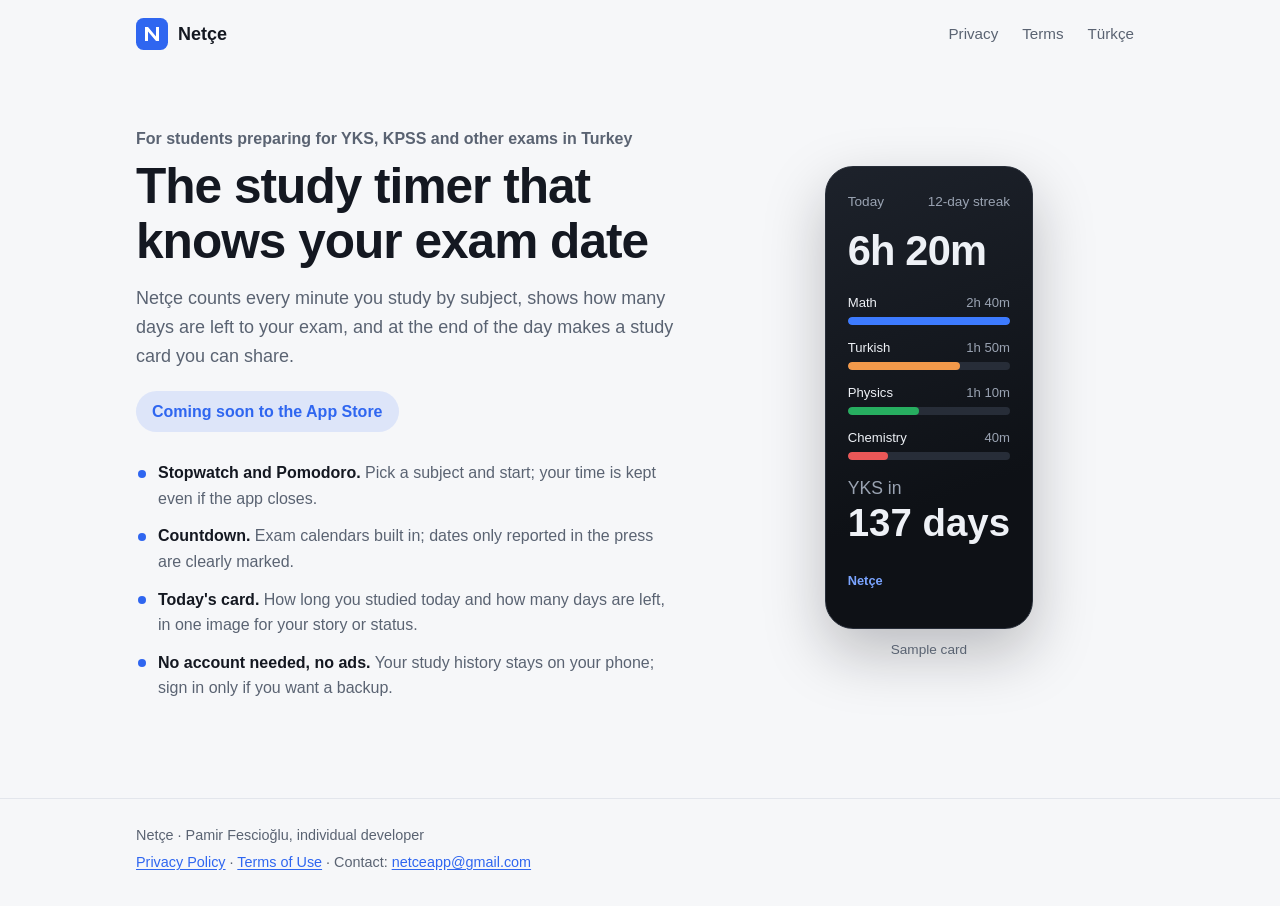
==== en/index.html @ b4a1b7e3 "Netçe privacy policy, terms and landing page Co-Authored-By: Claude Opus 5.5 <noreply@anthropic.com>" ====
<!doctype html>
<html lang="en">
<head>
<meta charset="utf-8">
<meta name="viewport" content="width=device-width, initial-scale=1">
<meta name="color-scheme" content="light dark">
<meta name="theme-color" media="(prefers-color-scheme: light)" content="#F6F7F9">
<meta name="theme-color" media="(prefers-color-scheme: dark)" content="#0E1116">
<meta name="description" content="Netçe: the study timer that knows your exam date. Stopwatch, Pomodoro, countdown and a shareable study card. No account needed, no ads.">
<title>Netçe · The study timer that knows your exam date</title>
<link rel="icon" href="data:image/svg+xml,%3Csvg xmlns='http://www.w3.org/2000/svg' viewBox='0 0 64 64'%3E%3Crect width='64' height='64' rx='15' fill='%232F66F0'/%3E%3Cpath d='M18 46V18h6l16 19V18h6v28h-6L24 27v19z' fill='%23fff'/%3E%3C/svg%3E">
<link rel="stylesheet" href="../style.css">
<link rel="alternate" hreflang="tr" href="../index.html">
<link rel="alternate" hreflang="en" href="index.html">
</head>
<body>
<a class="skip" href="#main">Skip to content</a>
<header class="site-header"><div class="bar">
<a class="brand" href="index.html"><svg class="mark" viewBox="0 0 64 64" aria-hidden="true"><rect width="64" height="64" rx="15"/><path d="M18 46V18h6l16 19V18h6v28h-6L24 27v19z" fill="#fff"/></svg><span>Netçe</span></a>
<nav aria-label="Site">
<a href="privacy.html">Privacy</a>
<a href="terms.html">Terms</a>
<a href="../index.html" hreflang="tr" lang="tr">Türkçe</a>
</nav>
</div></header>
<main id="main" class="landing">
<section class="hero">
<div class="hero-text">
<p class="eyebrow">For students preparing for YKS, KPSS and other exams in Turkey</p>
<h1>The study timer that knows your exam date</h1>
<p class="lead">Netçe counts every minute you study by subject, shows how many days are left to your exam, and at the end of the day makes a study card you can share.</p>
<p><span class="badge">Coming soon to the App Store</span></p>
<ul class="points">
<li><strong>Stopwatch and Pomodoro.</strong> Pick a subject and start; your time is kept even if the app closes.</li>
<li><strong>Countdown.</strong> Exam calendars built in; dates only reported in the press are clearly marked.</li>
<li><strong>Today&#x27;s card.</strong> How long you studied today and how many days are left, in one image for your story or status.</li>
<li><strong>No account needed, no ads.</strong> Your study history stays on your phone; sign in only if you want a backup.</li>
</ul>
</div>
<figure class="demo">
<div class="card" role="img" aria-label="Sample card: 6 hours 20 minutes today, 12-day streak, 137 days to YKS">
<div class="card-head"><span>Today</span><span>12-day streak</span></div>
<p class="card-total">6h 20m</p>
<ul class="card-bars">
<li><span>Math</span><span>2h 40m</span><span class="track"><i style="width:100%;background:#3D7BFF"></i></span></li>
<li><span>Turkish</span><span>1h 50m</span><span class="track"><i style="width:69%;background:#F2994A"></i></span></li>
<li><span>Physics</span><span>1h 10m</span><span class="track"><i style="width:44%;background:#27AE60"></i></span></li>
<li><span>Chemistry</span><span>40m</span><span class="track"><i style="width:25%;background:#EB5757"></i></span></li>
</ul>
<p class="card-count">YKS in <b>137 days</b></p>
<p class="card-brand">Netçe</p>
</div>
<figcaption>Sample card</figcaption>
</figure>
</section>
</main>
<footer class="site-footer"><div class="bar">
<p>Netçe · Pamir Fescioğlu, individual developer</p>
<p><a href="privacy.html">Privacy Policy</a> · <a href="terms.html">Terms of Use</a> · Contact: <a href="mailto:netceapp@gmail.com">netceapp@gmail.com</a></p>
</div></footer>
</body>
</html>
---- style.css ----
/* Netçe site. Colors are the app's palette (src/theme/colors.ts). */

:root {
  color-scheme: light dark;
  --bg: #F6F7F9;
  --surface: #FFFFFF;
  --surface-2: #F0F2F5;
  --border: #E3E6EC;
  --primary: #2F66F0;
  --primary-glow: rgba(47, 102, 240, 0.12);
  --link: #2F66F0;
  --text: #141821;
  --text-2: #5A6372;
  --text-3: #9AA2AF;
}

@media (prefers-color-scheme: dark) {
  :root {
    --bg: #0E1116;
    --surface: #161A21;
    --surface-2: #1D222B;
    --border: #272D38;
    --primary: #3D7BFF;
    --primary-glow: rgba(61, 123, 255, 0.22);
    --link: #7AA4FF;
    --text: #EEF1F6;
    --text-2: #9AA3B2;
    --text-3: #5F6878;
  }
}

*, *::before, *::after { box-sizing: border-box; }

html { -webkit-text-size-adjust: 100%; text-size-adjust: 100%; }

body {
  margin: 0;
  background: var(--bg);
  color: var(--text);
  font: 16px/1.6 -apple-system, BlinkMacSystemFont, "Segoe UI", Roboto, "Helvetica Neue", Arial, sans-serif;
  min-height: 100vh;
  display: flex;
  flex-direction: column;
}

a { color: var(--link); text-underline-offset: 0.15em; }
a:focus-visible { outline: 2px solid var(--primary); outline-offset: 2px; border-radius: 4px; }

.skip {
  position: absolute;
  left: 16px;
  top: -48px;
  padding: 8px 12px;
  background: var(--surface);
  border: 1px solid var(--border);
  border-radius: 8px;
}
.skip:focus { top: 8px; }

.bar {
  max-width: 1040px;
  margin: 0 auto;
  padding: 0 16px;
}

/* Header */

.site-header .bar {
  display: flex;
  flex-wrap: wrap;
  align-items: center;
  justify-content: space-between;
  gap: 8px 16px;
  padding-top: 16px;
  padding-bottom: 16px;
}

.brand {
  display: inline-flex;
  align-items: center;
  gap: 10px;
  color: var(--text);
  font-weight: 700;
  font-size: 1.125rem;
  text-decoration: none;
}
.mark { width: 32px; height: 32px; flex: none; }
.mark rect { fill: var(--primary); }

.site-header nav { display: flex; flex-wrap: wrap; gap: 4px; }
.site-header nav a {
  color: var(--text-2);
  text-decoration: none;
  padding: 6px 10px;
  border-radius: 8px;
  font-size: 0.95rem;
}
.site-header nav a:hover { color: var(--text); background: var(--surface-2); }
.site-header nav a[aria-current="page"] { color: var(--text); background: var(--primary-glow); }

main { flex: 1; width: 100%; }

/* Legal pages */

.doc {
  max-width: 760px;
  margin: 0 auto;
  padding: 8px 16px 48px;
}
.doc h1 {
  font-size: clamp(1.6rem, 5vw, 2.2rem);
  line-height: 1.2;
  margin: 16px 0 8px;
  letter-spacing: -0.01em;
}
.doc h2 {
  font-size: 1.25rem;
  line-height: 1.3;
  margin: 2.2em 0 0.6em;
  scroll-margin-top: 16px;
}
.doc h3 {
  font-size: 1.05rem;
  margin: 1.6em 0 0.4em;
  scroll-margin-top: 16px;
}
.doc p, .doc li { overflow-wrap: anywhere; }
.doc ul { padding-left: 1.3em; }
.doc li { margin: 0.35em 0; }
.doc ul.letters { list-style: none; padding-left: 0; }
.doc .meta { color: var(--text-2); margin-top: 0; }

.toc {
  background: var(--surface);
  border: 1px solid var(--border);
  border-radius: 12px;
  padding: 4px 16px;
  margin: 24px 0;
}
.toc summary { cursor: pointer; padding: 8px 0; font-weight: 600; }
.toc ol { margin: 0 0 12px; padding-left: 1.4em; }
.toc li { margin: 0.2em 0; }

.table-wrap {
  overflow-x: auto;
  border: 1px solid var(--border);
  border-radius: 12px;
  background: var(--surface);
  margin: 1em 0;
}
table { border-collapse: collapse; width: 100%; font-size: 0.95rem; }
th, td {
  text-align: left;
  vertical-align: top;
  padding: 10px 12px;
  border-bottom: 1px solid var(--border);
}
th { background: var(--surface-2); font-weight: 600; }
tr:last-child td { border-bottom: 0; }

/* Narrow screens: each row becomes a block, each cell labelled with its column. */
@media (max-width: 600px) {
  table, tbody, tr, td { display: block; }
  thead {
    position: absolute;
    width: 1px;
    height: 1px;
    overflow: hidden;
    clip: rect(0 0 0 0);
    white-space: nowrap;
  }
  tr { padding: 6px 0; border-bottom: 1px solid var(--border); }
  tr:last-child { border-bottom: 0; }
  td { border-bottom: 0; padding: 4px 14px; }
  td::before {
    content: attr(data-label);
    display: block;
    font-size: 0.8rem;
    font-weight: 600;
    color: var(--text-2);
  }
}

/* Footer */

.site-footer { border-top: 1px solid var(--border); color: var(--text-2); font-size: 0.9rem; }
.site-footer .bar { padding-top: 20px; padding-bottom: 28px; }
.site-footer p { margin: 0.3em 0; }

/* Landing */

.landing .hero {
  max-width: 1040px;
  margin: 0 auto;
  padding: 24px 16px 48px;
  display: grid;
  gap: 40px;
  align-items: center;
}
@media (min-width: 820px) {
  .landing .hero {
    grid-template-columns: 1.25fr 1fr;
    min-height: calc(100vh - 170px);
    padding-top: 8px;
  }
}

.eyebrow { color: var(--text-2); font-weight: 600; margin: 0 0 8px; }
.hero h1 {
  font-size: clamp(2rem, 6vw, 3.1rem);
  line-height: 1.1;
  letter-spacing: -0.02em;
  margin: 0 0 16px;
}
.lead { font-size: 1.125rem; color: var(--text-2); margin: 0 0 20px; max-width: 34em; }

.badge {
  display: inline-block;
  padding: 8px 16px;
  border-radius: 999px;
  background: var(--primary-glow);
  color: var(--link);
  font-weight: 600;
}

.points { list-style: none; padding: 0; margin: 28px 0 0; display: grid; gap: 12px; }
.points li { position: relative; padding-left: 22px; color: var(--text-2); }
.points li::before {
  content: "";
  position: absolute;
  left: 2px;
  top: 0.6em;
  width: 8px;
  height: 8px;
  border-radius: 50%;
  background: var(--primary);
}
.points strong { color: var(--text); }

/* The sample card always uses the app's dark card theme, as the default card does. */
.demo { margin: 0; justify-self: center; text-align: center; }
.card {
  width: min(280px, 100%);
  aspect-ratio: 9 / 16;
  margin: 0 auto;
  padding: 24px 22px;
  border-radius: 28px;
  background: linear-gradient(160deg, #1D222B 0%, #0E1116 70%);
  border: 1px solid #272D38;
  color: #EEF1F6;
  text-align: left;
  display: flex;
  flex-direction: column;
  gap: 14px;
  box-shadow: 0 24px 60px rgba(14, 17, 22, 0.25);
}
.card-head { display: flex; justify-content: space-between; font-size: 0.85rem; color: #9AA3B2; }
.card-total { font-size: 2.6rem; font-weight: 800; line-height: 1; margin: 4px 0 6px; letter-spacing: -0.02em; }
.card-bars { list-style: none; margin: 0; padding: 0; display: grid; gap: 12px; font-size: 0.82rem; }
.card-bars li { display: grid; grid-template-columns: 1fr auto; gap: 4px 8px; }
.track { grid-column: 1 / -1; height: 8px; border-radius: 4px; background: #272D38; overflow: hidden; }
.track i { display: block; height: 100%; border-radius: 4px; }
.card-bars span:nth-child(2) { color: #9AA3B2; }
.card-count { margin: auto 0 0; font-size: 1.1rem; color: #9AA3B2; }
.card-count b { display: block; font-size: 2.4rem; line-height: 1.1; color: #EEF1F6; }
.card-brand { font-size: 0.8rem; font-weight: 700; color: #7AA4FF; }
.demo figcaption { color: var(--text-2); font-size: 0.85rem; margin-top: 10px; }
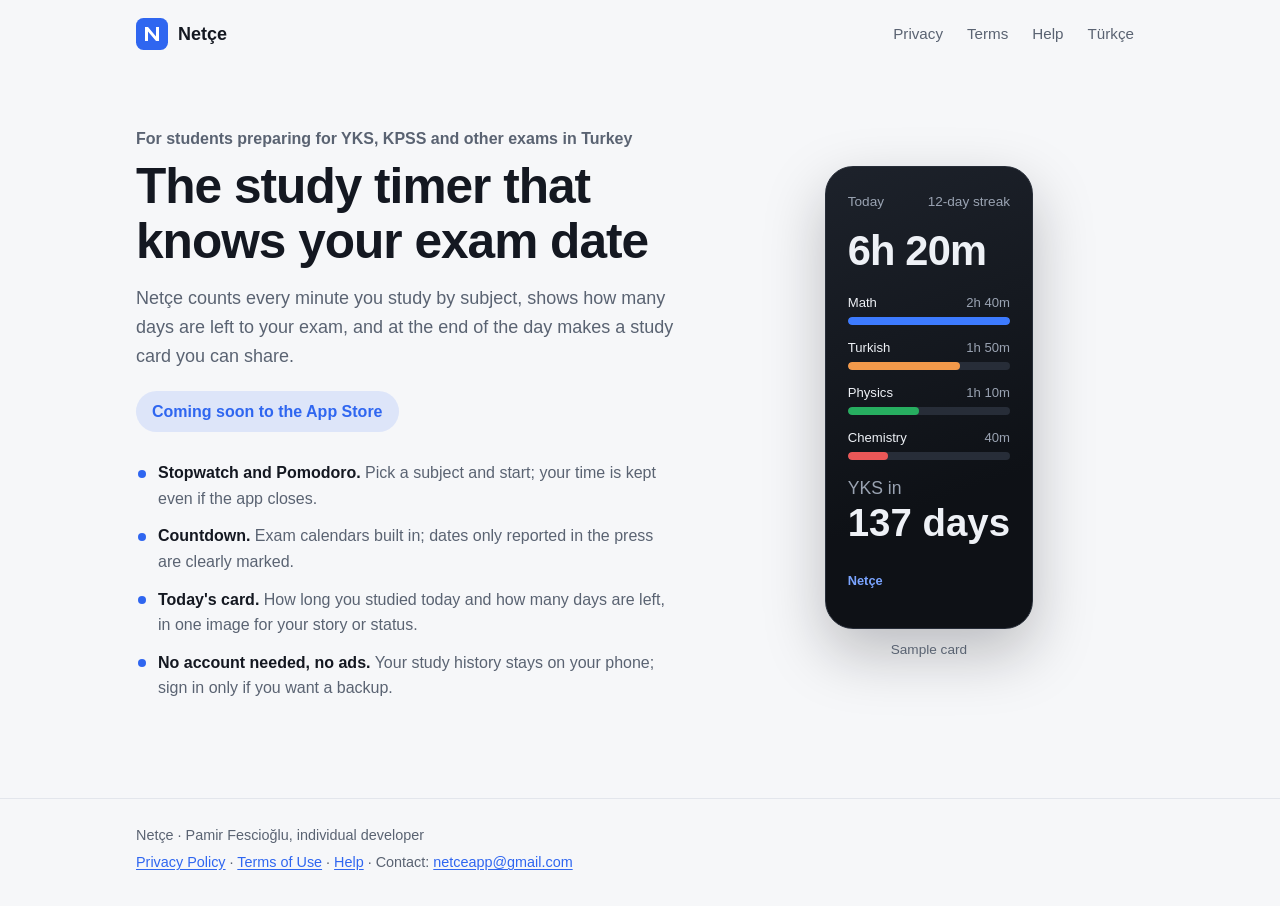
==== commit 942de4f5: "Add the help page Co-Authored-By: Claude Opus 5.5 <noreply@anthropic.com>" ====
--- a/en/index.html
+++ b/en/index.html
@@ -20,6 +20,7 @@
 <nav aria-label="Site">
 <a href="privacy.html">Privacy</a>
 <a href="terms.html">Terms</a>
+<a href="support.html">Help</a>
 <a href="../index.html" hreflang="tr" lang="tr">Türkçe</a>
 </nav>
 </div></header>
@@ -56,7 +57,7 @@
 </main>
 <footer class="site-footer"><div class="bar">
 <p>Netçe · Pamir Fescioğlu, individual developer</p>
-<p><a href="privacy.html">Privacy Policy</a> · <a href="terms.html">Terms of Use</a> · Contact: <a href="mailto:netceapp@gmail.com">netceapp@gmail.com</a></p>
+<p><a href="privacy.html">Privacy Policy</a> · <a href="terms.html">Terms of Use</a> · <a href="support.html">Help</a> · Contact: <a href="mailto:netceapp@gmail.com">netceapp@gmail.com</a></p>
 </div></footer>
 </body>
 </html>
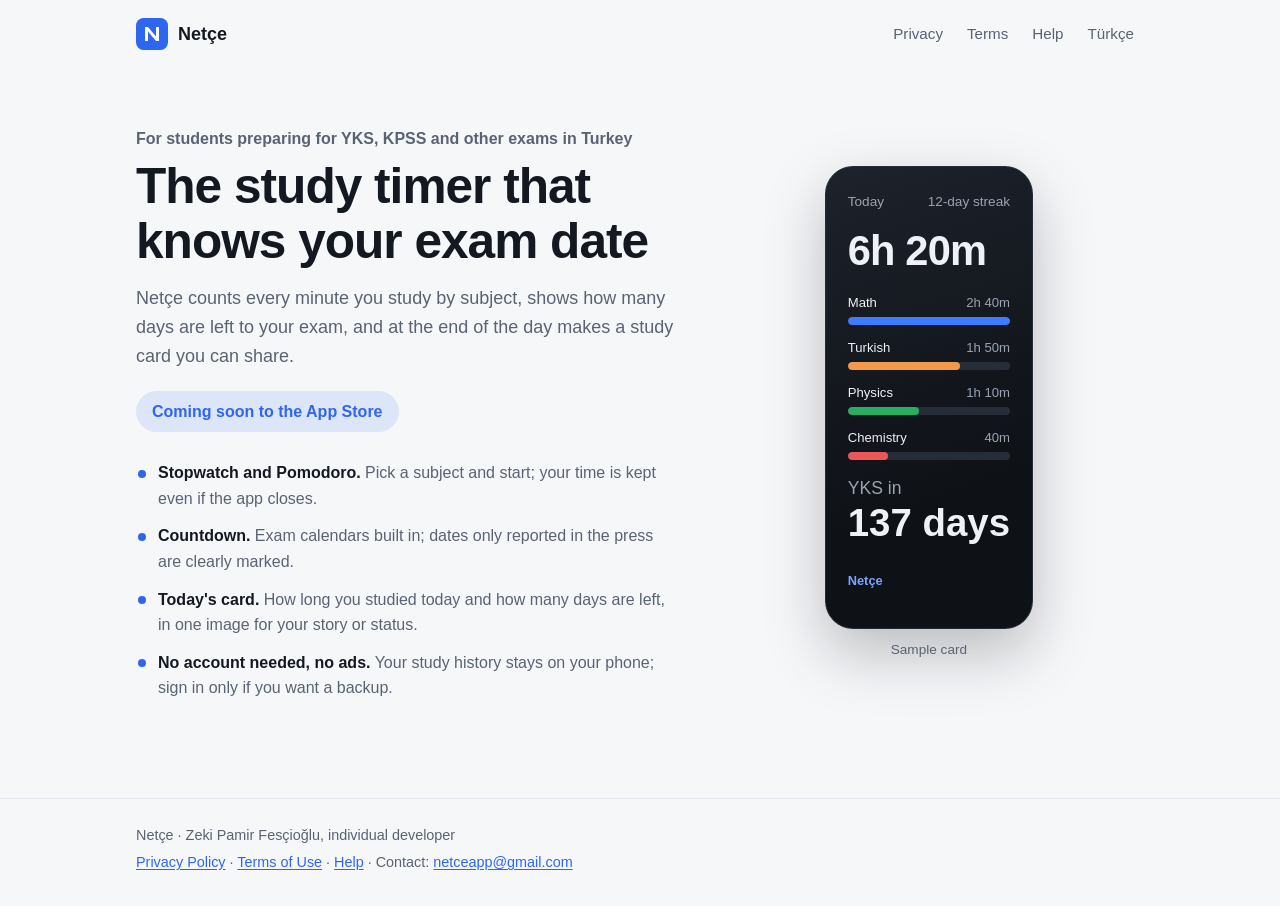
==== commit c148001a: "Developer's full legal name Co-Authored-By: Claude Opus 5.5 <noreply@anthropic.com>" ====
--- a/en/index.html
+++ b/en/index.html
@@ -56,7 +56,7 @@
 </section>
 </main>
 <footer class="site-footer"><div class="bar">
-<p>Netçe · Pamir Fescioğlu, individual developer</p>
+<p>Netçe · Zeki Pamir Fesçioğlu, individual developer</p>
 <p><a href="privacy.html">Privacy Policy</a> · <a href="terms.html">Terms of Use</a> · <a href="support.html">Help</a> · Contact: <a href="mailto:netceapp@gmail.com">netceapp@gmail.com</a></p>
 </div></footer>
 </body>
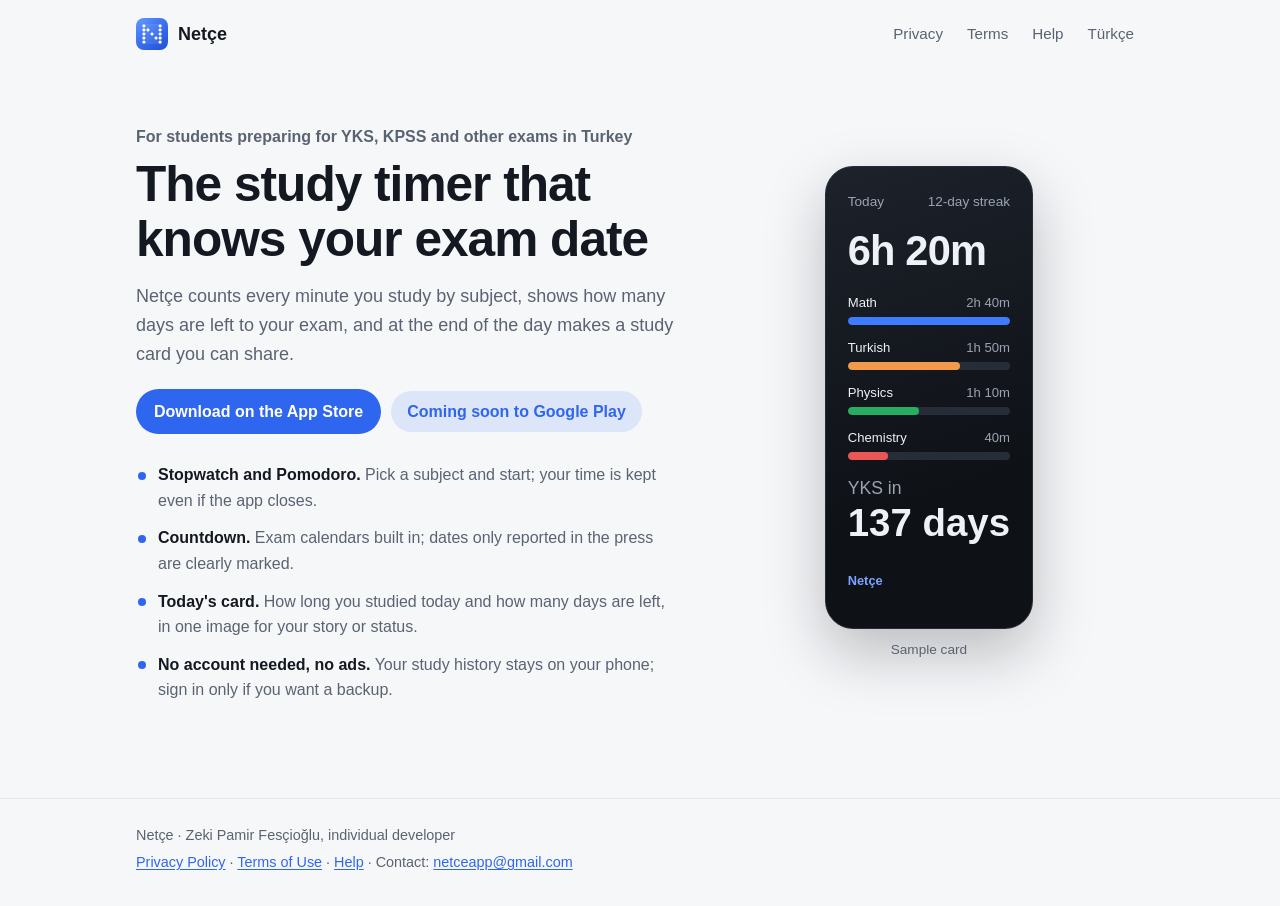
==== commit bce21ecb: "Netçe is on the App Store Co-Authored-By: Claude Opus 5.5 <noreply@anthropic.com>" ====
--- a/en/index.html
+++ b/en/index.html
@@ -4,11 +4,13 @@
 <meta charset="utf-8">
 <meta name="viewport" content="width=device-width, initial-scale=1">
 <meta name="color-scheme" content="light dark">
+<meta name="apple-itunes-app" content="app-id=6834457137">
 <meta name="theme-color" media="(prefers-color-scheme: light)" content="#F6F7F9">
 <meta name="theme-color" media="(prefers-color-scheme: dark)" content="#0E1116">
 <meta name="description" content="Netçe: the study timer that knows your exam date. Stopwatch, Pomodoro, countdown and a shareable study card. No account needed, no ads.">
 <title>Netçe · The study timer that knows your exam date</title>
-<link rel="icon" href="data:image/svg+xml,%3Csvg xmlns='http://www.w3.org/2000/svg' viewBox='0 0 64 64'%3E%3Crect width='64' height='64' rx='15' fill='%232F66F0'/%3E%3Cpath d='M18 46V18h6l16 19V18h6v28h-6L24 27v19z' fill='%23fff'/%3E%3C/svg%3E">
+<link rel="icon" href="../icon.png">
+<link rel="apple-touch-icon" href="../apple-touch-icon.png">
 <link rel="stylesheet" href="../style.css">
 <link rel="alternate" hreflang="tr" href="../index.html">
 <link rel="alternate" hreflang="en" href="index.html">
@@ -16,7 +18,7 @@
 <body>
 <a class="skip" href="#main">Skip to content</a>
 <header class="site-header"><div class="bar">
-<a class="brand" href="index.html"><svg class="mark" viewBox="0 0 64 64" aria-hidden="true"><rect width="64" height="64" rx="15"/><path d="M18 46V18h6l16 19V18h6v28h-6L24 27v19z" fill="#fff"/></svg><span>Netçe</span></a>
+<a class="brand" href="index.html"><img class="mark" src="../icon.png" alt="" width="32" height="32"><span>Netçe</span></a>
 <nav aria-label="Site">
 <a href="privacy.html">Privacy</a>
 <a href="terms.html">Terms</a>
@@ -30,7 +32,7 @@
 <p class="eyebrow">For students preparing for YKS, KPSS and other exams in Turkey</p>
 <h1>The study timer that knows your exam date</h1>
 <p class="lead">Netçe counts every minute you study by subject, shows how many days are left to your exam, and at the end of the day makes a study card you can share.</p>
-<p><span class="badge">Coming soon to the App Store</span></p>
+<p class="cta"><a class="store" href="https://apps.apple.com/tr/app/id6834457137">Download on the App Store</a> <span class="badge">Coming soon to Google Play</span></p>
 <ul class="points">
 <li><strong>Stopwatch and Pomodoro.</strong> Pick a subject and start; your time is kept even if the app closes.</li>
 <li><strong>Countdown.</strong> Exam calendars built in; dates only reported in the press are clearly marked.</li>
--- a/style.css
+++ b/style.css
@@ -84,8 +84,7 @@
   font-size: 1.125rem;
   text-decoration: none;
 }
-.mark { width: 32px; height: 32px; flex: none; }
-.mark rect { fill: var(--primary); }
+.mark { width: 32px; height: 32px; flex: none; border-radius: 8px; }
 
 .site-header nav { display: flex; flex-wrap: wrap; gap: 4px; }
 .site-header nav a {
@@ -214,6 +213,17 @@
 }
 .lead { font-size: 1.125rem; color: var(--text-2); margin: 0 0 20px; max-width: 34em; }
 
+.cta { display: flex; flex-wrap: wrap; align-items: center; gap: 10px; }
+.store {
+  display: inline-block;
+  padding: 10px 18px;
+  border-radius: 999px;
+  background: var(--primary);
+  color: #fff;
+  font-weight: 700;
+  text-decoration: none;
+}
+.store:hover { filter: brightness(1.08); }
 .badge {
   display: inline-block;
   padding: 8px 16px;
